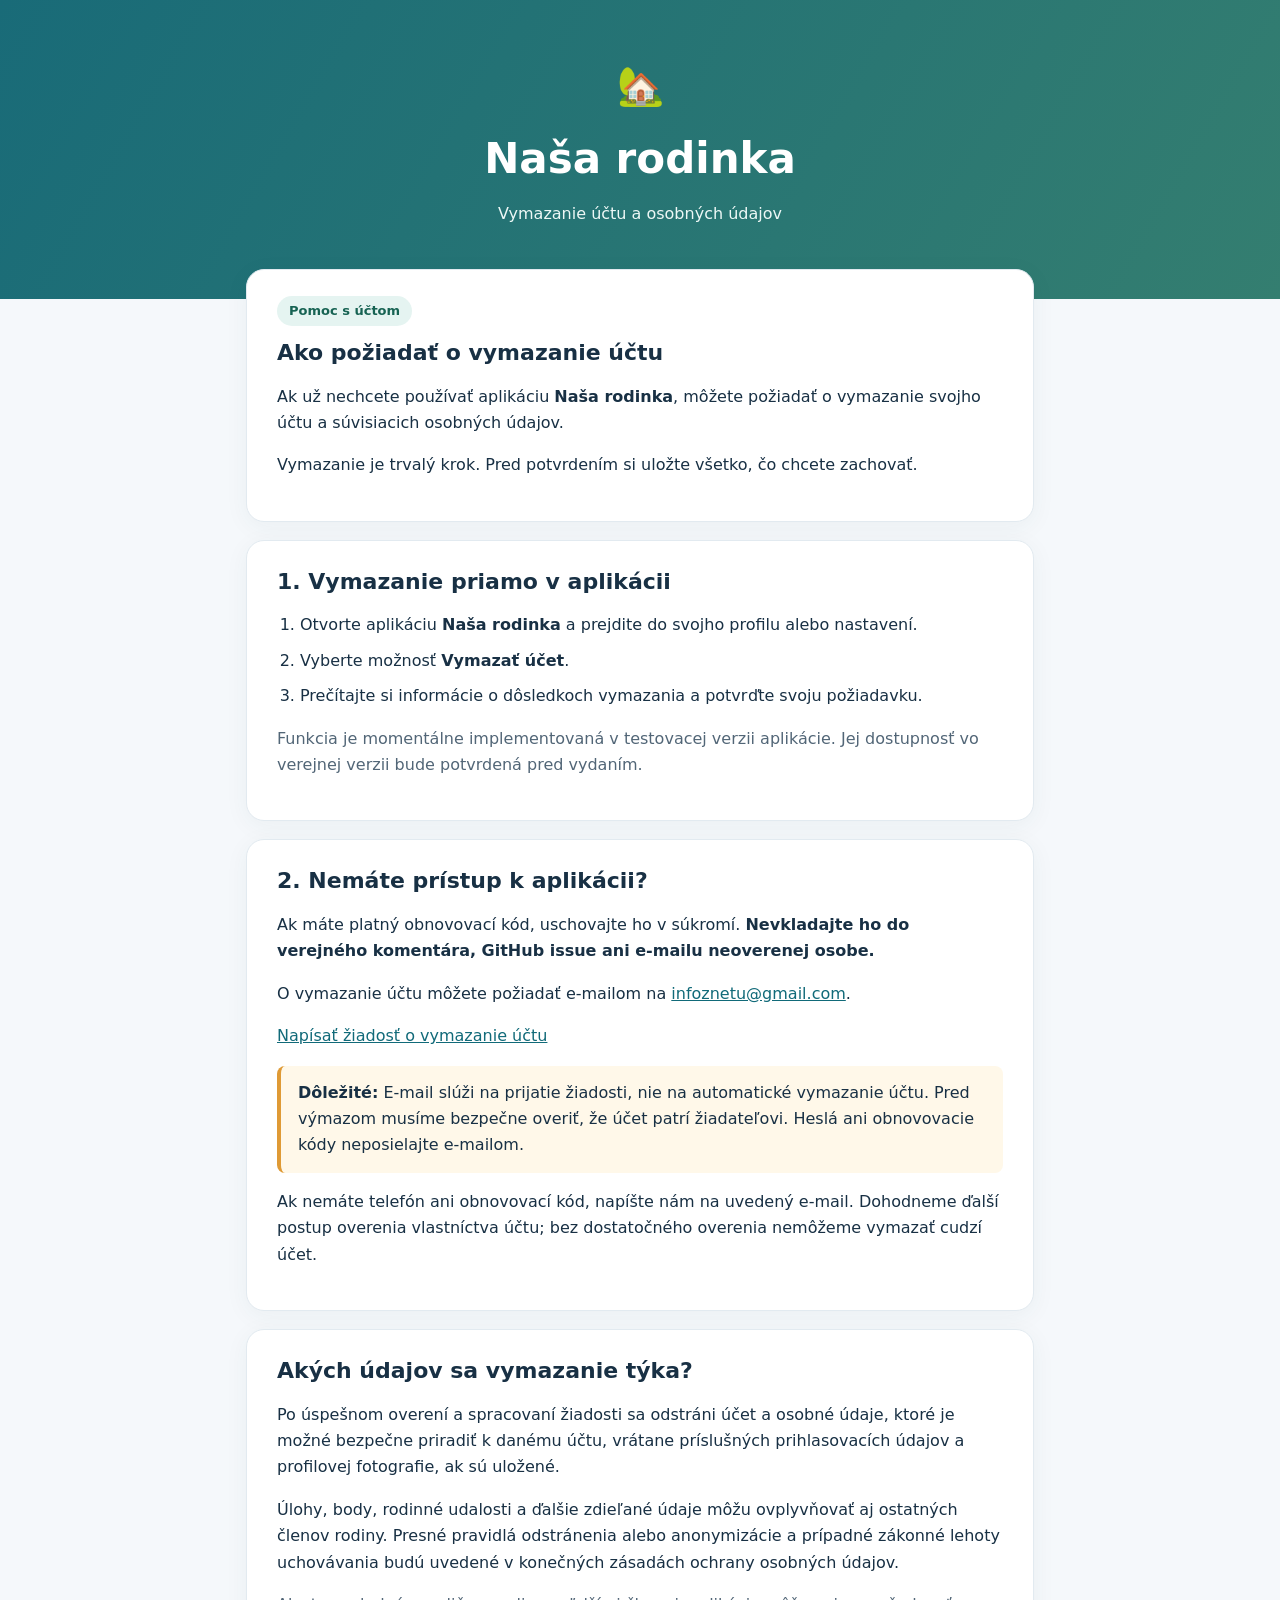
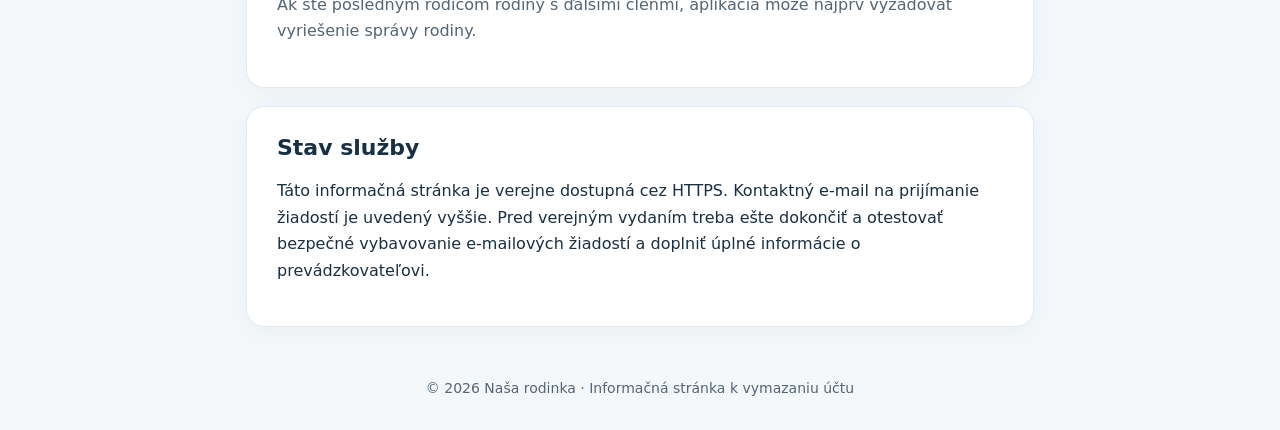
==== nasa-rodinka-vymazanie-uctu.html @ d8d2b64c "Add files via upload" ====
<!doctype html>
<html lang="sk">
<head>
  <meta charset="utf-8">
  <meta name="viewport" content="width=device-width, initial-scale=1">
  <meta name="color-scheme" content="light">
  <meta name="description" content="Informácie o vymazaní účtu a osobných údajov v aplikácii Naša rodinka.">
  <title>Vymazanie účtu | Naša rodinka</title>
  <style>
    :root{font-family:system-ui,-apple-system,"Segoe UI",Roboto,Arial,sans-serif;color:#183044;background:#f5f8fb}
    *{box-sizing:border-box}body{margin:0;line-height:1.65}header{background:linear-gradient(120deg,#196b78,#347e70);color:white;padding:55px 20px 64px;text-align:center}header .logo{font-size:38px}h1{font-size:clamp(28px,5vw,42px);margin:6px 0}header p{max-width:650px;margin:8px auto;color:#edf8f6}main{max-width:820px;margin:-30px auto 50px;padding:0 16px}.panel{background:white;border:1px solid #e2eaf0;border-radius:18px;padding:26px 30px;margin-bottom:18px;box-shadow:0 5px 24px #1e46530d}h2{font-size:22px;line-height:1.35;margin:0 0 14px}ol{padding-left:23px}li{margin:9px 0}.notice{border-left:4px solid #df9a35;background:#fff8e9;padding:14px 17px;border-radius:8px}.muted{color:#526677}.pill{display:inline-block;background:#e5f4f1;color:#176353;border-radius:50px;font-size:13px;font-weight:700;padding:4px 12px;margin-bottom:12px}a{color:#116a79;overflow-wrap:anywhere}a:focus-visible{outline:3px solid #f3ac40;outline-offset:3px}footer{text-align:center;color:#536675;font-size:14px;padding:0 20px 30px}@media(max-width:600px){.panel{padding:21px 19px}header{padding-top:38px}}
  </style>
</head>
<body>
  <header>
    <div class="logo" aria-hidden="true">🏡</div>
    <h1>Naša rodinka</h1>
    <p>Vymazanie účtu a osobných údajov</p>
  </header>
  <main>
    <section class="panel" aria-labelledby="intro">
      <span class="pill">Pomoc s účtom</span>
      <h2 id="intro">Ako požiadať o vymazanie účtu</h2>
      <p>Ak už nechcete používať aplikáciu <strong>Naša rodinka</strong>, môžete požiadať o vymazanie svojho účtu a súvisiacich osobných údajov.</p>
      <p>Vymazanie je trvalý krok. Pred potvrdením si uložte všetko, čo chcete zachovať.</p>
    </section>
    <section class="panel" aria-labelledby="app">
      <h2 id="app">1. Vymazanie priamo v aplikácii</h2>
      <ol>
        <li>Otvorte aplikáciu <strong>Naša rodinka</strong> a prejdite do svojho profilu alebo nastavení.</li>
        <li>Vyberte možnosť <strong>Vymazať účet</strong>.</li>
        <li>Prečítajte si informácie o dôsledkoch vymazania a potvrďte svoju požiadavku.</li>
      </ol>
      <p class="muted">Funkcia je momentálne implementovaná v testovacej verzii aplikácie. Jej dostupnosť vo verejnej verzii bude potvrdená pred vydaním.</p>
    </section>
    <section class="panel" aria-labelledby="outside">
      <h2 id="outside">2. Nemáte prístup k aplikácii?</h2>
      <p>Ak máte platný obnovovací kód, uschovajte ho v súkromí. <strong>Nevkladajte ho do verejného komentára, GitHub issue ani e-mailu neoverenej osobe.</strong></p>
      <p>O vymazanie účtu môžete požiadať e-mailom na <a href="mailto:infoznetu@gmail.com?subject=Na%C5%A1a%20rodinka%20%E2%80%93%20%C5%BEiados%C5%A5%20o%20vymazanie%20%C3%BA%C4%8Dtu">infoznetu@gmail.com</a>.</p>
      <p><a href="mailto:infoznetu@gmail.com?subject=Na%C5%A1a%20rodinka%20%E2%80%93%20%C5%BEiados%C5%A5%20o%20vymazanie%20%C3%BA%C4%8Dtu">Napísať žiadosť o vymazanie účtu</a></p>
      <div class="notice" role="status"><strong>Dôležité:</strong> E-mail slúži na prijatie žiadosti, nie na automatické vymazanie účtu. Pred výmazom musíme bezpečne overiť, že účet patrí žiadateľovi. Heslá ani obnovovacie kódy neposielajte e-mailom.</div>
      <p>Ak nemáte telefón ani obnovovací kód, napíšte nám na uvedený e-mail. Dohodneme ďalší postup overenia vlastníctva účtu; bez dostatočného overenia nemôžeme vymazať cudzí účet.</p>
    </section>
    <section class="panel" aria-labelledby="data">
      <h2 id="data">Akých údajov sa vymazanie týka?</h2>
      <p>Po úspešnom overení a spracovaní žiadosti sa odstráni účet a osobné údaje, ktoré je možné bezpečne priradiť k danému účtu, vrátane príslušných prihlasovacích údajov a profilovej fotografie, ak sú uložené.</p>
      <p>Úlohy, body, rodinné udalosti a ďalšie zdieľané údaje môžu ovplyvňovať aj ostatných členov rodiny. Presné pravidlá odstránenia alebo anonymizácie a prípadné zákonné lehoty uchovávania budú uvedené v konečných zásadách ochrany osobných údajov.</p>
      <p class="muted">Ak ste posledným rodičom rodiny s ďalšími členmi, aplikácia môže najprv vyžadovať vyriešenie správy rodiny.</p>
    </section>
    <section class="panel" aria-labelledby="status">
      <h2 id="status">Stav služby</h2>
      <p>Táto informačná stránka je verejne dostupná cez HTTPS. Kontaktný e-mail na prijímanie žiadostí je uvedený vyššie. Pred verejným vydaním treba ešte dokončiť a otestovať bezpečné vybavovanie e-mailových žiadostí a doplniť úplné informácie o prevádzkovateľovi.</p>
    </section>
  </main>
  <footer>© 2026 Naša rodinka · Informačná stránka k vymazaniu účtu</footer>
</body>
</html>
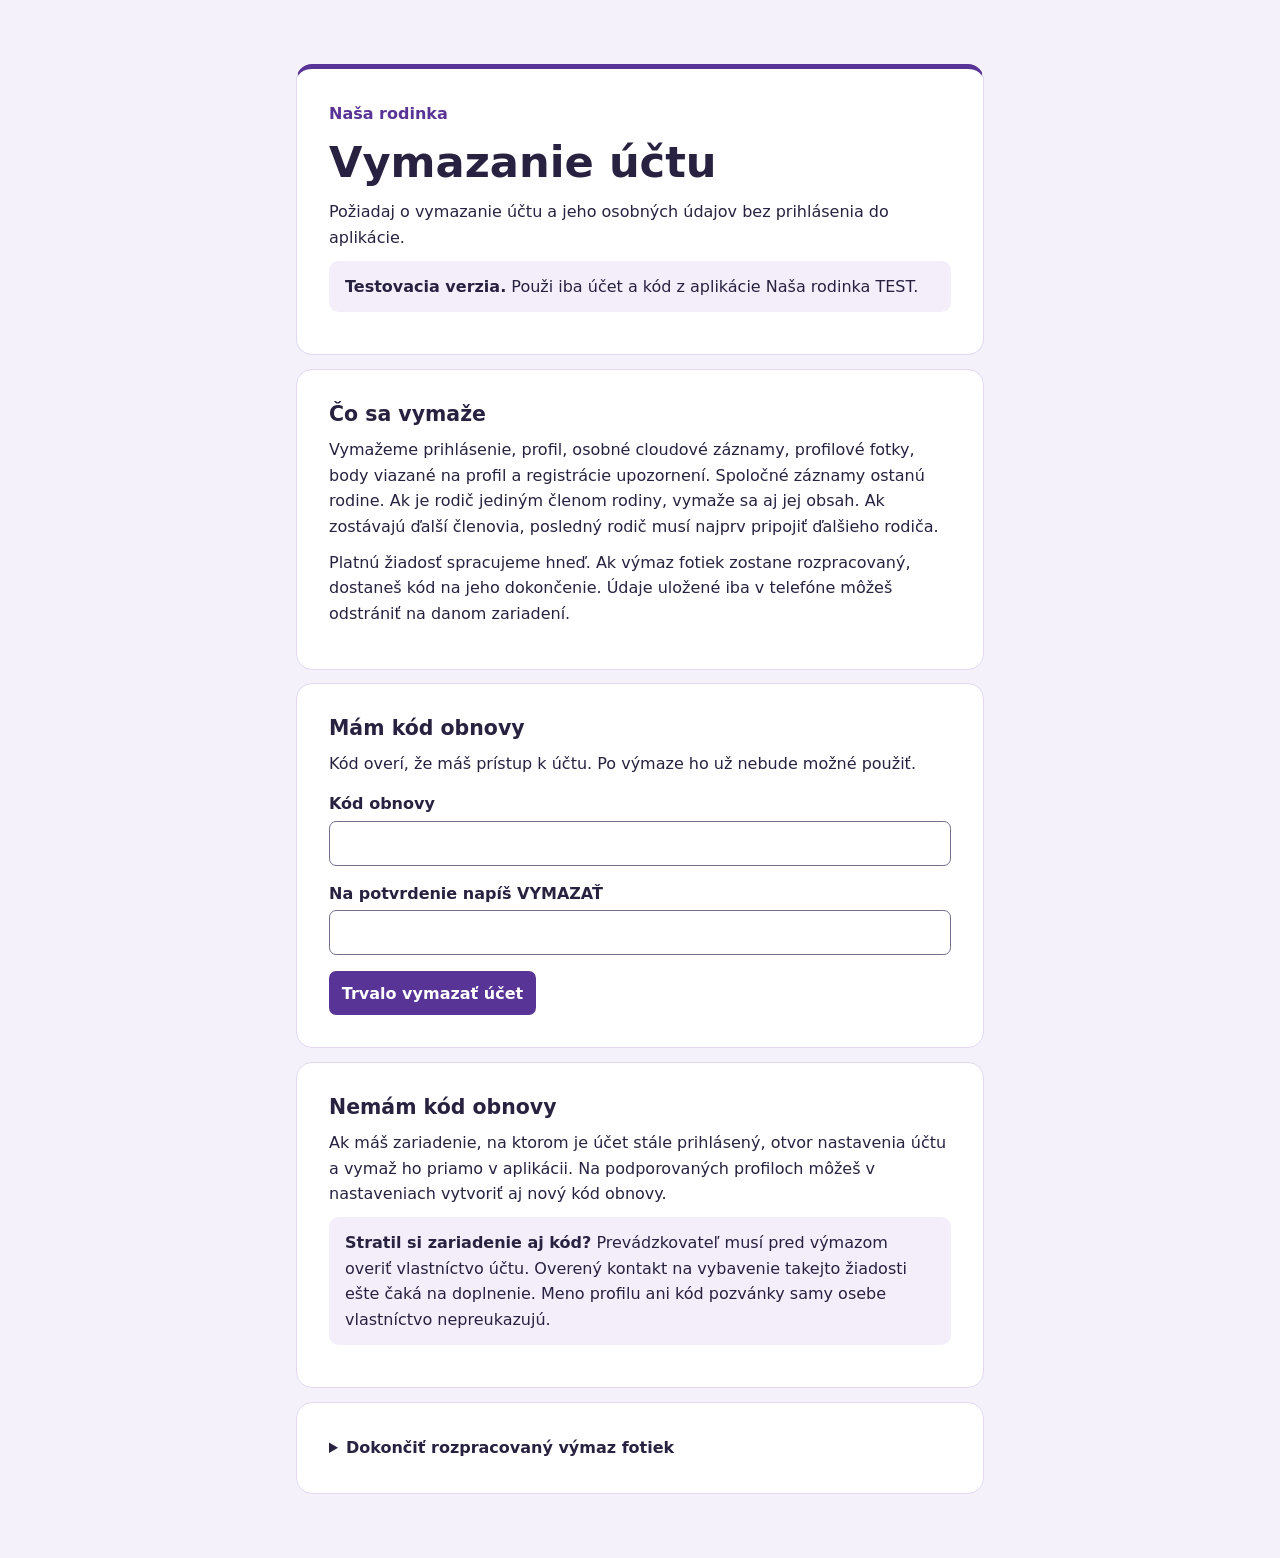
==== commit b9589190: "Publish the TEST account deletion form" ====
--- a/nasa-rodinka-vymazanie-uctu.html
+++ b/nasa-rodinka-vymazanie-uctu.html
@@ -1,57 +1,55 @@
 <!doctype html>
 <html lang="sk">
 <head>
-  <meta charset="utf-8">
-  <meta name="viewport" content="width=device-width, initial-scale=1">
-  <meta name="color-scheme" content="light">
-  <meta name="description" content="Informácie o vymazaní účtu a osobných údajov v aplikácii Naša rodinka.">
-  <title>Vymazanie účtu | Naša rodinka</title>
-  <style>
-    :root{font-family:system-ui,-apple-system,"Segoe UI",Roboto,Arial,sans-serif;color:#183044;background:#f5f8fb}
-    *{box-sizing:border-box}body{margin:0;line-height:1.65}header{background:linear-gradient(120deg,#196b78,#347e70);color:white;padding:55px 20px 64px;text-align:center}header .logo{font-size:38px}h1{font-size:clamp(28px,5vw,42px);margin:6px 0}header p{max-width:650px;margin:8px auto;color:#edf8f6}main{max-width:820px;margin:-30px auto 50px;padding:0 16px}.panel{background:white;border:1px solid #e2eaf0;border-radius:18px;padding:26px 30px;margin-bottom:18px;box-shadow:0 5px 24px #1e46530d}h2{font-size:22px;line-height:1.35;margin:0 0 14px}ol{padding-left:23px}li{margin:9px 0}.notice{border-left:4px solid #df9a35;background:#fff8e9;padding:14px 17px;border-radius:8px}.muted{color:#526677}.pill{display:inline-block;background:#e5f4f1;color:#176353;border-radius:50px;font-size:13px;font-weight:700;padding:4px 12px;margin-bottom:12px}a{color:#116a79;overflow-wrap:anywhere}a:focus-visible{outline:3px solid #f3ac40;outline-offset:3px}footer{text-align:center;color:#536675;font-size:14px;padding:0 20px 30px}@media(max-width:600px){.panel{padding:21px 19px}header{padding-top:38px}}
-  </style>
+<meta charset="utf-8">
+<meta name="viewport" content="width=device-width, initial-scale=1">
+<meta name="referrer" content="no-referrer">
+<meta name="robots" content="noindex">
+<meta http-equiv="Content-Security-Policy" content="default-src 'none'; style-src 'self'; script-src 'self'; connect-src https://eqgipdmgquaiipsprjix.supabase.co; base-uri 'none'; form-action 'none'">
+<title>Vymazanie účtu | Naša rodinka</title>
+<link rel="stylesheet" href="./style.css">
+<script type="module" src="./delete.mjs"></script>
 </head>
 <body>
+<main>
   <header>
-    <div class="logo" aria-hidden="true">🏡</div>
-    <h1>Naša rodinka</h1>
-    <p>Vymazanie účtu a osobných údajov</p>
+    <p class="brand">Naša rodinka</p>
+    <h1>Vymazanie účtu</h1>
+    <p>Požiadaj o vymazanie účtu a jeho osobných údajov bez prihlásenia do aplikácie.</p>
+    <p class="notice"><strong>Testovacia verzia.</strong> Použi iba účet a kód z aplikácie Naša rodinka TEST.</p>
   </header>
-  <main>
-    <section class="panel" aria-labelledby="intro">
-      <span class="pill">Pomoc s účtom</span>
-      <h2 id="intro">Ako požiadať o vymazanie účtu</h2>
-      <p>Ak už nechcete používať aplikáciu <strong>Naša rodinka</strong>, môžete požiadať o vymazanie svojho účtu a súvisiacich osobných údajov.</p>
-      <p>Vymazanie je trvalý krok. Pred potvrdením si uložte všetko, čo chcete zachovať.</p>
-    </section>
-    <section class="panel" aria-labelledby="app">
-      <h2 id="app">1. Vymazanie priamo v aplikácii</h2>
-      <ol>
-        <li>Otvorte aplikáciu <strong>Naša rodinka</strong> a prejdite do svojho profilu alebo nastavení.</li>
-        <li>Vyberte možnosť <strong>Vymazať účet</strong>.</li>
-        <li>Prečítajte si informácie o dôsledkoch vymazania a potvrďte svoju požiadavku.</li>
-      </ol>
-      <p class="muted">Funkcia je momentálne implementovaná v testovacej verzii aplikácie. Jej dostupnosť vo verejnej verzii bude potvrdená pred vydaním.</p>
-    </section>
-    <section class="panel" aria-labelledby="outside">
-      <h2 id="outside">2. Nemáte prístup k aplikácii?</h2>
-      <p>Ak máte platný obnovovací kód, uschovajte ho v súkromí. <strong>Nevkladajte ho do verejného komentára, GitHub issue ani e-mailu neoverenej osobe.</strong></p>
-      <p>O vymazanie účtu môžete požiadať e-mailom na <a href="mailto:infoznetu@gmail.com?subject=Na%C5%A1a%20rodinka%20%E2%80%93%20%C5%BEiados%C5%A5%20o%20vymazanie%20%C3%BA%C4%8Dtu">infoznetu@gmail.com</a>.</p>
-      <p><a href="mailto:infoznetu@gmail.com?subject=Na%C5%A1a%20rodinka%20%E2%80%93%20%C5%BEiados%C5%A5%20o%20vymazanie%20%C3%BA%C4%8Dtu">Napísať žiadosť o vymazanie účtu</a></p>
-      <div class="notice" role="status"><strong>Dôležité:</strong> E-mail slúži na prijatie žiadosti, nie na automatické vymazanie účtu. Pred výmazom musíme bezpečne overiť, že účet patrí žiadateľovi. Heslá ani obnovovacie kódy neposielajte e-mailom.</div>
-      <p>Ak nemáte telefón ani obnovovací kód, napíšte nám na uvedený e-mail. Dohodneme ďalší postup overenia vlastníctva účtu; bez dostatočného overenia nemôžeme vymazať cudzí účet.</p>
-    </section>
-    <section class="panel" aria-labelledby="data">
-      <h2 id="data">Akých údajov sa vymazanie týka?</h2>
-      <p>Po úspešnom overení a spracovaní žiadosti sa odstráni účet a osobné údaje, ktoré je možné bezpečne priradiť k danému účtu, vrátane príslušných prihlasovacích údajov a profilovej fotografie, ak sú uložené.</p>
-      <p>Úlohy, body, rodinné udalosti a ďalšie zdieľané údaje môžu ovplyvňovať aj ostatných členov rodiny. Presné pravidlá odstránenia alebo anonymizácie a prípadné zákonné lehoty uchovávania budú uvedené v konečných zásadách ochrany osobných údajov.</p>
-      <p class="muted">Ak ste posledným rodičom rodiny s ďalšími členmi, aplikácia môže najprv vyžadovať vyriešenie správy rodiny.</p>
-    </section>
-    <section class="panel" aria-labelledby="status">
-      <h2 id="status">Stav služby</h2>
-      <p>Táto informačná stránka je verejne dostupná cez HTTPS. Kontaktný e-mail na prijímanie žiadostí je uvedený vyššie. Pred verejným vydaním treba ešte dokončiť a otestovať bezpečné vybavovanie e-mailových žiadostí a doplniť úplné informácie o prevádzkovateľovi.</p>
-    </section>
-  </main>
-  <footer>© 2026 Naša rodinka · Informačná stránka k vymazaniu účtu</footer>
+  <section aria-labelledby="scope">
+    <h2 id="scope">Čo sa vymaže</h2>
+    <p>Vymažeme prihlásenie, profil, osobné cloudové záznamy, profilové fotky, body viazané na profil a registrácie upozornení. Spoločné záznamy ostanú rodine. Ak je rodič jediným členom rodiny, vymaže sa aj jej obsah. Ak zostávajú ďalší členovia, posledný rodič musí najprv pripojiť ďalšieho rodiča.</p>
+    <p>Platnú žiadosť spracujeme hneď. Ak výmaz fotiek zostane rozpracovaný, dostaneš kód na jeho dokončenie. Údaje uložené iba v telefóne môžeš odstrániť na danom zariadení.</p>
+  </section>
+  <section aria-labelledby="with-code">
+    <h2 id="with-code">Mám kód obnovy</h2>
+    <p>Kód overí, že máš prístup k účtu. Po výmaze ho už nebude možné použiť.</p>
+    <form id="delete">
+      <label for="code">Kód obnovy</label>
+      <input id="code" type="password" required maxlength="128" autocomplete="off" spellcheck="false">
+      <label for="confirm">Na potvrdenie napíš VYMAZAŤ</label>
+      <input id="confirm" type="text" required maxlength="7" autocomplete="off" spellcheck="false">
+      <button disabled>Trvalo vymazať účet</button>
+      <p id="delete-status" class="status" role="status"></p>
+    </form>
+    <noscript><p>Na odoslanie žiadosti povoľ JavaScript.</p></noscript>
+  </section>
+  <section aria-labelledby="without-code">
+    <h2 id="without-code">Nemám kód obnovy</h2>
+    <p>Ak máš zariadenie, na ktorom je účet stále prihlásený, otvor nastavenia účtu a vymaž ho priamo v aplikácii. Na podporovaných profiloch môžeš v nastaveniach vytvoriť aj nový kód obnovy.</p>
+    <p class="notice"><strong>Stratil si zariadenie aj kód?</strong> Prevádzkovateľ musí pred výmazom overiť vlastníctvo účtu. Overený kontakt na vybavenie takejto žiadosti ešte čaká na doplnenie. Meno profilu ani kód pozvánky samy osebe vlastníctvo nepreukazujú.</p>
+  </section>
+  <details>
+    <summary>Dokončiť rozpracovaný výmaz fotiek</summary>
+    <form id="cleanup">
+      <label for="receipt">Kód na dokončenie výmazu</label>
+      <input id="receipt" type="password" required maxlength="36" autocomplete="off" spellcheck="false">
+      <button disabled>Dokončiť výmaz fotiek</button>
+      <p id="cleanup-status" class="status" role="status"></p>
+    </form>
+  </details>
+</main>
 </body>
 </html>
--- a/style.css
+++ b/style.css
@@ -0,0 +1,32 @@
+:root {
+  color-scheme: light;
+  font: 100%/1.6 system-ui, sans-serif;
+  color: #282240;
+  background: #f4f1fa;
+}
+* { box-sizing: border-box; }
+body { margin: 0; }
+main { width: min(100% - 2rem, 43rem); margin: clamp(1rem, 5vw, 4rem) auto; }
+header, section, details {
+  background: #fff;
+  padding: clamp(1rem, 4vw, 2rem);
+  margin-bottom: .85rem;
+  border: 1px solid #e2d9f0;
+  border-radius: 1rem;
+}
+header { border-top: .35rem solid #593497; }
+h1, h2 { margin: 0; line-height: 1.2; }
+h1 { font-size: clamp(1.95rem, 6vw, 2.7rem); }
+h2 { font-size: 1.28rem; }
+p { margin: .65rem 0; }
+.brand { margin-top: 0; color: #593497; font-weight: 700; }
+.notice { background: #f4eefb; padding: .8rem 1rem; border-radius: .6rem; }
+label { display: block; margin: .9rem 0 .25rem; font-weight: 600; }
+input, button { min-height: 44px; border-radius: .45rem; font: inherit; padding: .55rem .8rem; }
+input { width: 100%; border: 1px solid #776b8b; }
+button { margin-top: 1rem; border: 0; color: white; background: #593497; font-weight: 700; cursor: pointer; }
+button:disabled { opacity: .65; cursor: default; }
+summary { cursor: pointer; font-weight: 650; }
+:focus-visible { outline: 3px solid #7245b6; outline-offset: 3px; }
+.status { overflow-wrap: anywhere; }
+.status:empty { margin: 0; }
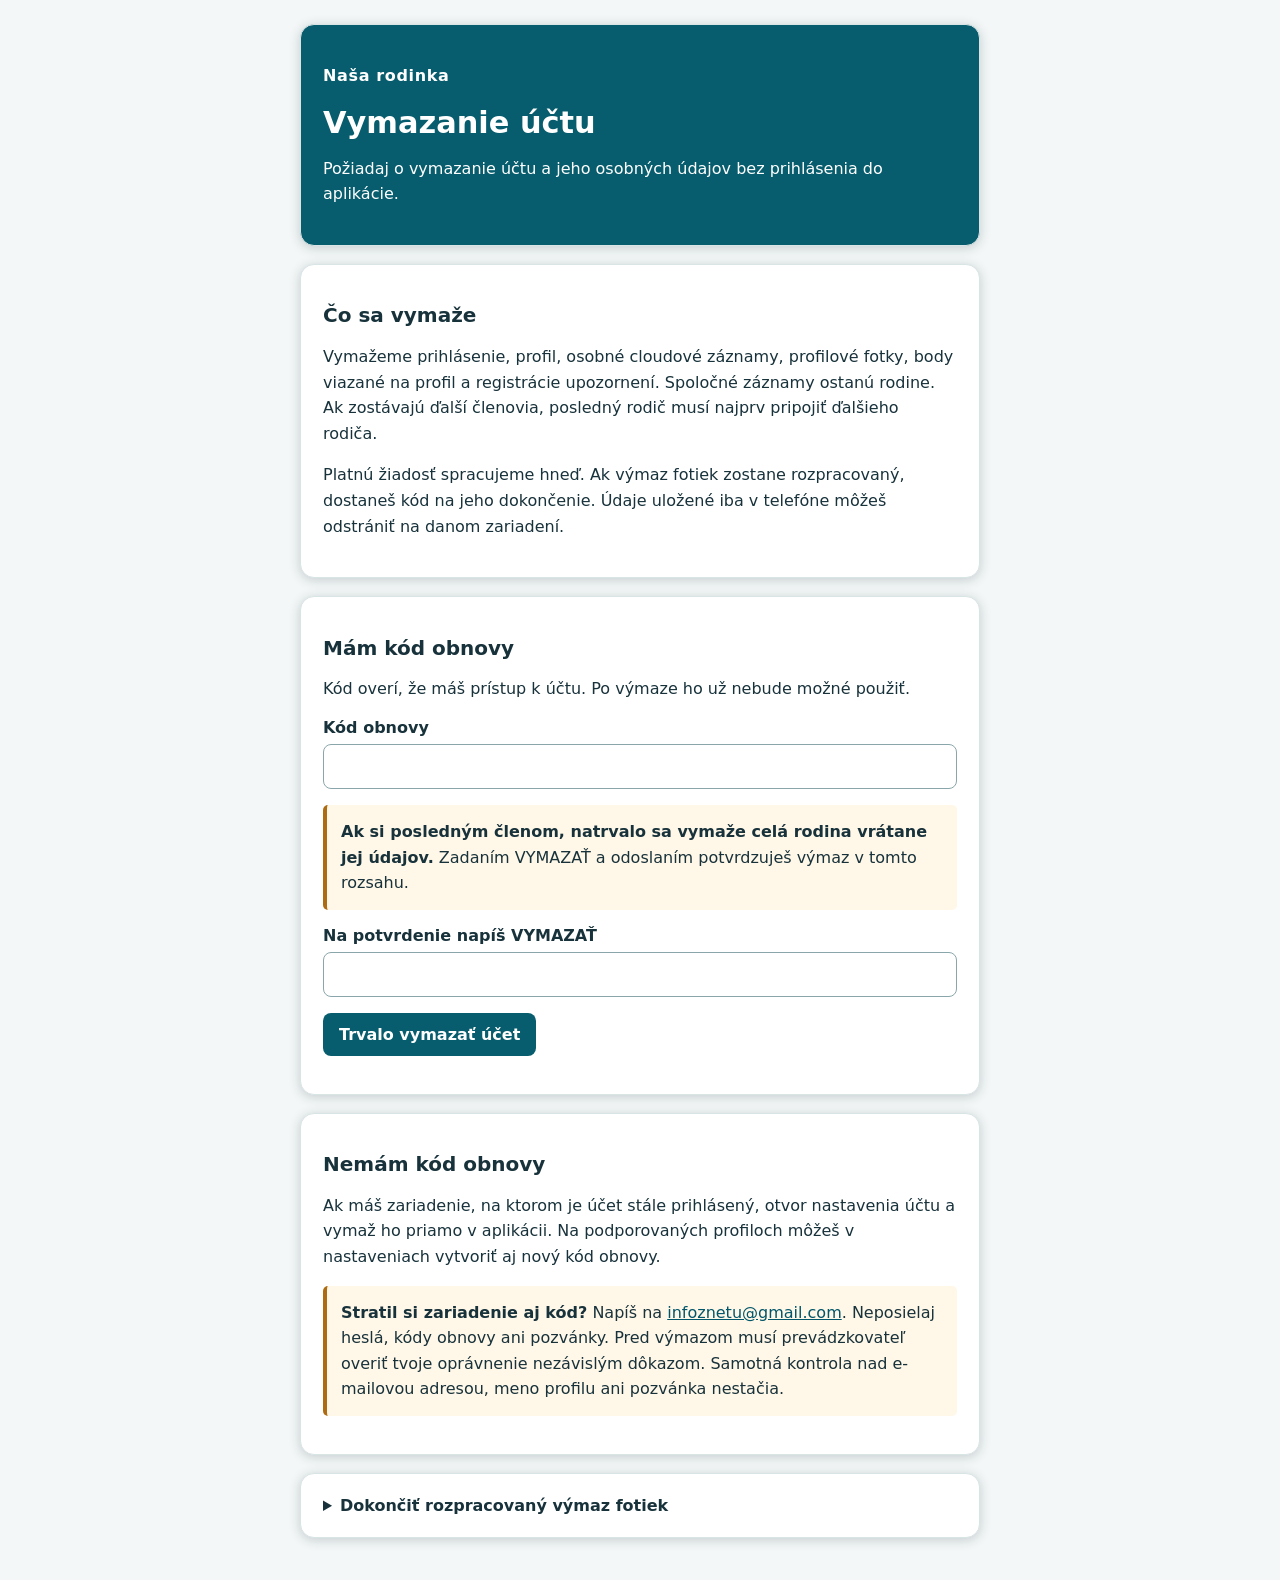
==== commit f295f492: "Connect account deletion form to the verified production endpoint" ====
--- a/nasa-rodinka-vymazanie-uctu.html
+++ b/nasa-rodinka-vymazanie-uctu.html
@@ -5,7 +5,7 @@
 <meta name="viewport" content="width=device-width, initial-scale=1">
 <meta name="referrer" content="no-referrer">
 <meta name="robots" content="noindex">
-<meta http-equiv="Content-Security-Policy" content="default-src 'none'; style-src 'self'; script-src 'self'; connect-src https://eqgipdmgquaiipsprjix.supabase.co; base-uri 'none'; form-action 'none'">
+<meta http-equiv="Content-Security-Policy" content="default-src 'none'; style-src 'self'; script-src 'self'; connect-src https://pmrexbworebprrarhuxn.supabase.co; base-uri 'none'; form-action 'none'">
 <title>Vymazanie účtu | Naša rodinka</title>
 <link rel="stylesheet" href="./style.css">
 <script type="module" src="./delete.mjs"></script>
@@ -16,11 +16,10 @@
     <p class="brand">Naša rodinka</p>
     <h1>Vymazanie účtu</h1>
     <p>Požiadaj o vymazanie účtu a jeho osobných údajov bez prihlásenia do aplikácie.</p>
-    <p class="notice"><strong>Testovacia verzia.</strong> Použi iba účet a kód z aplikácie Naša rodinka TEST.</p>
   </header>
   <section aria-labelledby="scope">
     <h2 id="scope">Čo sa vymaže</h2>
-    <p>Vymažeme prihlásenie, profil, osobné cloudové záznamy, profilové fotky, body viazané na profil a registrácie upozornení. Spoločné záznamy ostanú rodine. Ak je rodič jediným členom rodiny, vymaže sa aj jej obsah. Ak zostávajú ďalší členovia, posledný rodič musí najprv pripojiť ďalšieho rodiča.</p>
+    <p>Vymažeme prihlásenie, profil, osobné cloudové záznamy, profilové fotky, body viazané na profil a registrácie upozornení. Spoločné záznamy ostanú rodine. Ak zostávajú ďalší členovia, posledný rodič musí najprv pripojiť ďalšieho rodiča.</p>
     <p>Platnú žiadosť spracujeme hneď. Ak výmaz fotiek zostane rozpracovaný, dostaneš kód na jeho dokončenie. Údaje uložené iba v telefóne môžeš odstrániť na danom zariadení.</p>
   </section>
   <section aria-labelledby="with-code">
@@ -29,8 +28,9 @@
     <form id="delete">
       <label for="code">Kód obnovy</label>
       <input id="code" type="password" required maxlength="128" autocomplete="off" spellcheck="false">
+      <p class="notice" id="delete-consequences"><strong>Ak si posledným členom, natrvalo sa vymaže celá rodina vrátane jej údajov.</strong> Zadaním VYMAZAŤ a odoslaním potvrdzuješ výmaz v tomto rozsahu.</p>
       <label for="confirm">Na potvrdenie napíš VYMAZAŤ</label>
-      <input id="confirm" type="text" required maxlength="7" autocomplete="off" spellcheck="false">
+      <input id="confirm" type="text" required maxlength="7" autocomplete="off" spellcheck="false" aria-describedby="delete-consequences">
       <button disabled>Trvalo vymazať účet</button>
       <p id="delete-status" class="status" role="status"></p>
     </form>
@@ -39,13 +39,15 @@
   <section aria-labelledby="without-code">
     <h2 id="without-code">Nemám kód obnovy</h2>
     <p>Ak máš zariadenie, na ktorom je účet stále prihlásený, otvor nastavenia účtu a vymaž ho priamo v aplikácii. Na podporovaných profiloch môžeš v nastaveniach vytvoriť aj nový kód obnovy.</p>
-    <p class="notice"><strong>Stratil si zariadenie aj kód?</strong> Prevádzkovateľ musí pred výmazom overiť vlastníctvo účtu. Overený kontakt na vybavenie takejto žiadosti ešte čaká na doplnenie. Meno profilu ani kód pozvánky samy osebe vlastníctvo nepreukazujú.</p>
+    <p class="notice"><strong>Stratil si zariadenie aj kód?</strong> Napíš na <a href="mailto:infoznetu@gmail.com">infoznetu@gmail.com</a>. Neposielaj heslá, kódy obnovy ani pozvánky. Pred výmazom musí prevádzkovateľ overiť tvoje oprávnenie nezávislým dôkazom. Samotná kontrola nad e-mailovou adresou, meno profilu ani pozvánka nestačia.</p>
   </section>
   <details>
     <summary>Dokončiť rozpracovaný výmaz fotiek</summary>
     <form id="cleanup">
       <label for="receipt">Kód na dokončenie výmazu</label>
       <input id="receipt" type="password" required maxlength="36" autocomplete="off" spellcheck="false">
+      <label for="cleanup-code">Pôvodný kód obnovy</label>
+      <input id="cleanup-code" type="password" required maxlength="128" autocomplete="off" spellcheck="false">
       <button disabled>Dokončiť výmaz fotiek</button>
       <p id="cleanup-status" class="status" role="status"></p>
     </form>
--- a/style.css
+++ b/style.css
@@ -1,32 +1 @@
-:root {
-  color-scheme: light;
-  font: 100%/1.6 system-ui, sans-serif;
-  color: #282240;
-  background: #f4f1fa;
-}
-* { box-sizing: border-box; }
-body { margin: 0; }
-main { width: min(100% - 2rem, 43rem); margin: clamp(1rem, 5vw, 4rem) auto; }
-header, section, details {
-  background: #fff;
-  padding: clamp(1rem, 4vw, 2rem);
-  margin-bottom: .85rem;
-  border: 1px solid #e2d9f0;
-  border-radius: 1rem;
-}
-header { border-top: .35rem solid #593497; }
-h1, h2 { margin: 0; line-height: 1.2; }
-h1 { font-size: clamp(1.95rem, 6vw, 2.7rem); }
-h2 { font-size: 1.28rem; }
-p { margin: .65rem 0; }
-.brand { margin-top: 0; color: #593497; font-weight: 700; }
-.notice { background: #f4eefb; padding: .8rem 1rem; border-radius: .6rem; }
-label { display: block; margin: .9rem 0 .25rem; font-weight: 600; }
-input, button { min-height: 44px; border-radius: .45rem; font: inherit; padding: .55rem .8rem; }
-input { width: 100%; border: 1px solid #776b8b; }
-button { margin-top: 1rem; border: 0; color: white; background: #593497; font-weight: 700; cursor: pointer; }
-button:disabled { opacity: .65; cursor: default; }
-summary { cursor: pointer; font-weight: 650; }
-:focus-visible { outline: 3px solid #7245b6; outline-offset: 3px; }
-.status { overflow-wrap: anywhere; }
-.status:empty { margin: 0; }
+:root{color-scheme:light;font-family:system-ui,-apple-system,"Segoe UI",sans-serif;color:#18323b;background:#f3f7f7}*{box-sizing:border-box}body{margin:0;padding:24px 14px}main{max-width:680px;margin:0 auto}header,section,details{background:white;border:1px solid #d9e4e5;border-radius:14px;padding:22px;margin-bottom:18px;box-shadow:0 2px 12px #1233}header{background:#075d6d;color:white}.brand{font-weight:750;letter-spacing:.04em}h1{font-size:1.9rem;margin:.2em 0}h2{font-size:1.25rem}p{line-height:1.6}label{display:block;font-weight:650;margin:16px 0 7px}input{width:100%;font:inherit;border:1px solid #8ba6ab;border-radius:8px;padding:12px}input:focus-visible,button:focus-visible,summary:focus-visible{outline:3px solid #6dbdc8;outline-offset:2px}button{font:inherit;font-weight:700;border:0;border-radius:8px;background:#075d6d;color:white;padding:12px 16px;margin-top:16px;cursor:pointer}button:disabled{opacity:.5;cursor:not-allowed}.notice{padding:14px;border-left:4px solid #ad6b12;background:#fff7e7;border-radius:5px}.status{font-weight:650;overflow-wrap:anywhere}summary{font-weight:700;cursor:pointer}a{color:#00566a}@media(max-width:440px){header,section,details{padding:17px}body{padding:14px 9px}}
